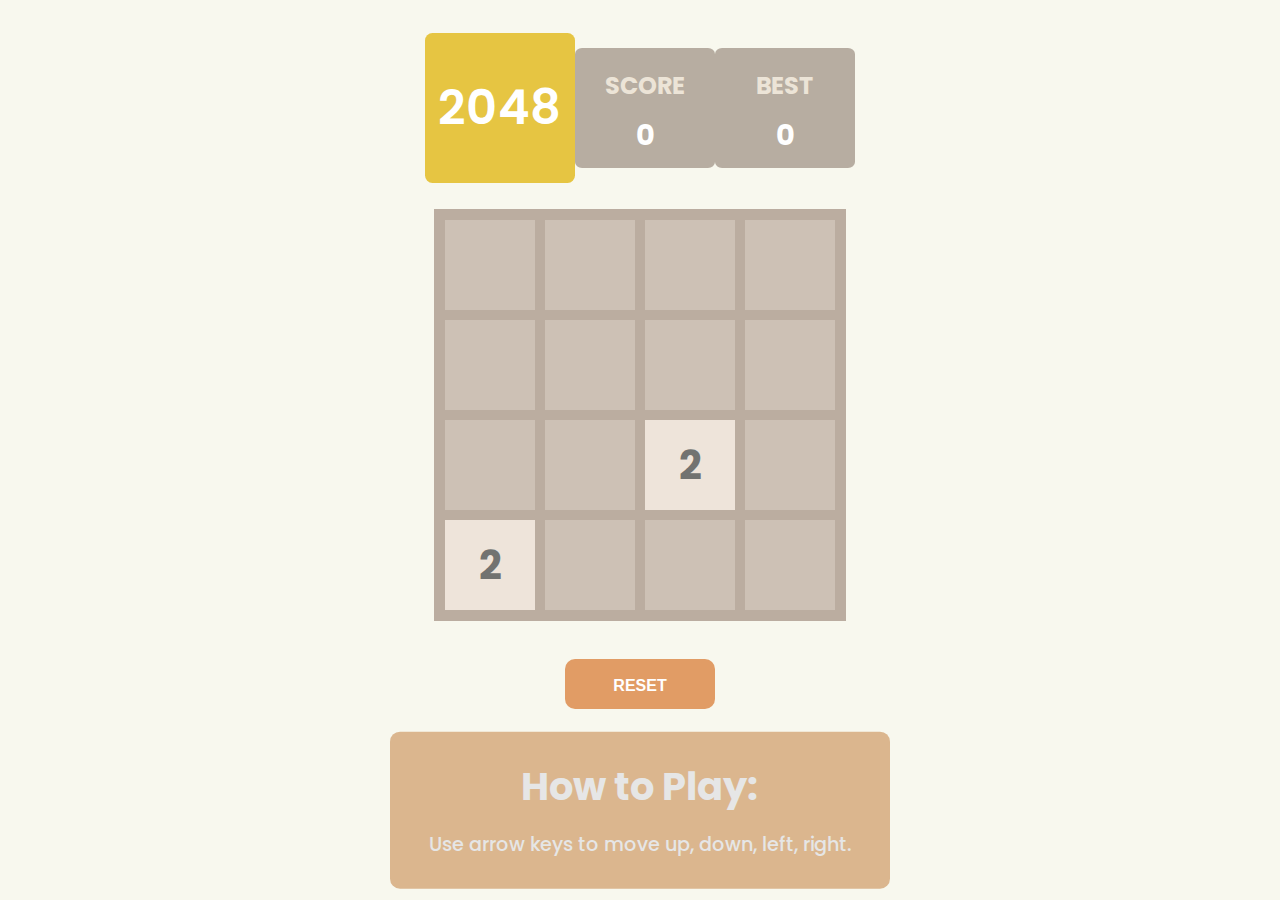
==== index.html @ 3ee91138 "upload" ====
<!DOCTYPE html>
<html>
    <head>
        <meta charset="UTF-8">
        <meta name="viewport" content="width=device-width, initial-scale=1.0">
        <link rel="preconnect" href="https://fonts.googleapis.com">
        <link rel="preconnect" href="https://fonts.gstatic.com" crossorigin>
        <link href="https://fonts.googleapis.com/css2?family=Poppins:wght@400;500;600;700;800&display=swap" rel="stylesheet">
        <title>2048</title>
        <link rel="stylesheet" href="2048.css">
        <script src="2048.js"></script>
    </head>

    <body>

        <div id="overlay"></div>
        <div class="header-con">
            <div class="title-box">
                <h1>2048</h1>
            </div>
            
            <div class="score-box">
                <h2>SCORE<h3 id="score">0</h3></h2>
            </div>
            <div class="hi-box">
                <h2>BEST<br><h3 id="hi-score">0</h3></h2>
            </div>
            
        </div>

        <div id="board">
            
        </div>
        <h2 class="state" id="state">Game <span id="game-state">On</span></h2>
        <button class="reset-btn" id="reset-btn" onclick="setNewGame();">
            <span class="btn-text">Reset</span>
        </button>
        
        <div class="htp-container">
            <h1>How to Play:</h1>
            <p>Use arrow keys to move up, down, left, right.</p>
        </div>

    </body>
</html>
---- 2048.css ----
body{
    font-family: 'Poppins', sans-serif;
    text-align: center;
    background-color: rgb(248, 248, 238);
}

hr{
    width: 500px;
}

#overlay{
    opacity:    0.5; 
    background: #000; 
    width:      100%;
    height:     100%; 
    z-index:    1;
    top:        0; 
    left:       0; 
    position:   fixed;

    display: none;
}

#board{
    width: 400px;
    height: 400px;
     
    background-color: #cdc1b5;
    border: 6px solid #bbada0;

    margin: 0 auto;
    display: flex;
    flex-wrap: wrap;
}

.tile{
    width: 90px;
    height: 90px;
    border: 5px solid #bbada0;

    font-size: 40px;
    font-weight: bold;
    display: flex;
    justify-content: center;
    align-items: center;
}

.header-con{
    display: grid;
    grid-template-columns: repeat(3,1fr);
    align-items: center;
    justify-content: center;
    padding: 2% 36%;
}

.header-con .title-box{
    border-radius: 5%;
    display: flex;
    height: 150px;
    width: 150px;
    background-color: rgb(230, 197, 66);
    font-size: 1.5rem;
    align-items: center;
    justify-content: center;
}

.header-con .title-box h1{
    font-weight: 600;
    color: white;
}

.header-con .score-box{
    border-radius: 5%;
    display: flex;
    height: 120px;
    width: 140px;
    background-color: rgb(183, 173, 161);
    font-size: 1rem;
    justify-content: center;
}

.header-con .score-box h2{
    position: absolute;
    color: rgb(236, 228, 215);
}

.header-con .score-box h3{
    position: absolute;
    color: white;
    font-size: 1.8rem;
    top: 85px;
}

.header-con .hi-box{
    border-radius: 5%;
    display: flex;
    height: 120px;
    width: 140px;
    background-color: rgb(183, 173, 161);
    font-size: 1rem;
    justify-content: center;
}

.header-con .hi-box h2{
    position: absolute;
    color: rgb(236, 228, 215);
}

.header-con .hi-box h3{
    position: absolute;
    color: white;
    font-size: 1.8rem;
    top: 85px;
}

.x2{
    background-color:  #eee4da ;
    color: #727371;
}

.x4{
    background-color:  #ece0ca;
    color: #727371;
}

.x8{
    background-color:  #f4b17a;
    color: white;
}

.x16{
    background-color: #f59575;
    color: white;
}

.x32{
    background-color: #f57c5f;
    color: white;
}

.x64{
    background-color: #f65d3b;
    color: white;
}

.x128{
    background-color: #edce71;
    color: white;
}

.x256{
    background-color: #edcc63;
    color: white;
}

.x512{
    background-color: #edc651;
    color: white;
}

.x1024{
    background-color: #eec744;
    color: white;
}

.x2048{
    background-color: #ecc230;
    color: white;
}

.x4096{
    background-color: #fe3d3d;
    color: white;
}

.x8192{
    background-color: #ff5555  ;
    color: white;
}

.state{
    position: absolute;
    top: 35%;
    left: 50%;
    transform: translate(-50%,-50%);
    display: none;
    font-weight: 800;
    font-size: 8rem;
    z-index: 11;
}
.state span{
    color: green;
}

.reset-btn {
    border-radius: 10px;
    font-weight: 600;
    position: absolute;
    top: 76%;
    left: 50%;
    transform: translate(-50%, -50%);
    background-color: rgb(225, 156, 101);
    font-size: 1.3rem;
    cursor: pointer;
    z-index: 10;
    transition: 0.2s all ease-in-out;
    text-transform: uppercase;
    width: 150px;
    height: 50px;
    border: none;
  }
  .reset-btn .btn-text {
    font-size: 1rem;
    font-family: inherit;
    padding: 0 2rem;
    color: white;
  }

  .reset-btn:hover{
    background-color: rgb(204, 183, 145);
}

.htp-container{
    border-radius: 10px;
    font-weight: 600px;
    position: absolute;
    border: none;
    background-color: rgb(219, 182, 142);
    font-size: 1.2rem;
    top: 90%;
    left: 50%;
    transform: translate(-50%,-50%);
    width: 500px;
    transition: 0.4s all ease-in-out;
}

/* .htp-container:hover{
    background-color: rgb(207, 194, 178);
} */

.htp-container h1{
    color: rgb(230, 230, 230);
    transition: 0.2s all ease-in-out;
}

.htp-container h1:hover{
    color: rgb(80, 80, 80);
}

.htp-container p{
    transform: translateY(-10px);
    color: rgb(230, 230, 230);
    font-weight: 500;
    transition: 0.2s all ease-in-out;
}
.htp-container p:hover{
    color: rgb(80, 80, 80);
}
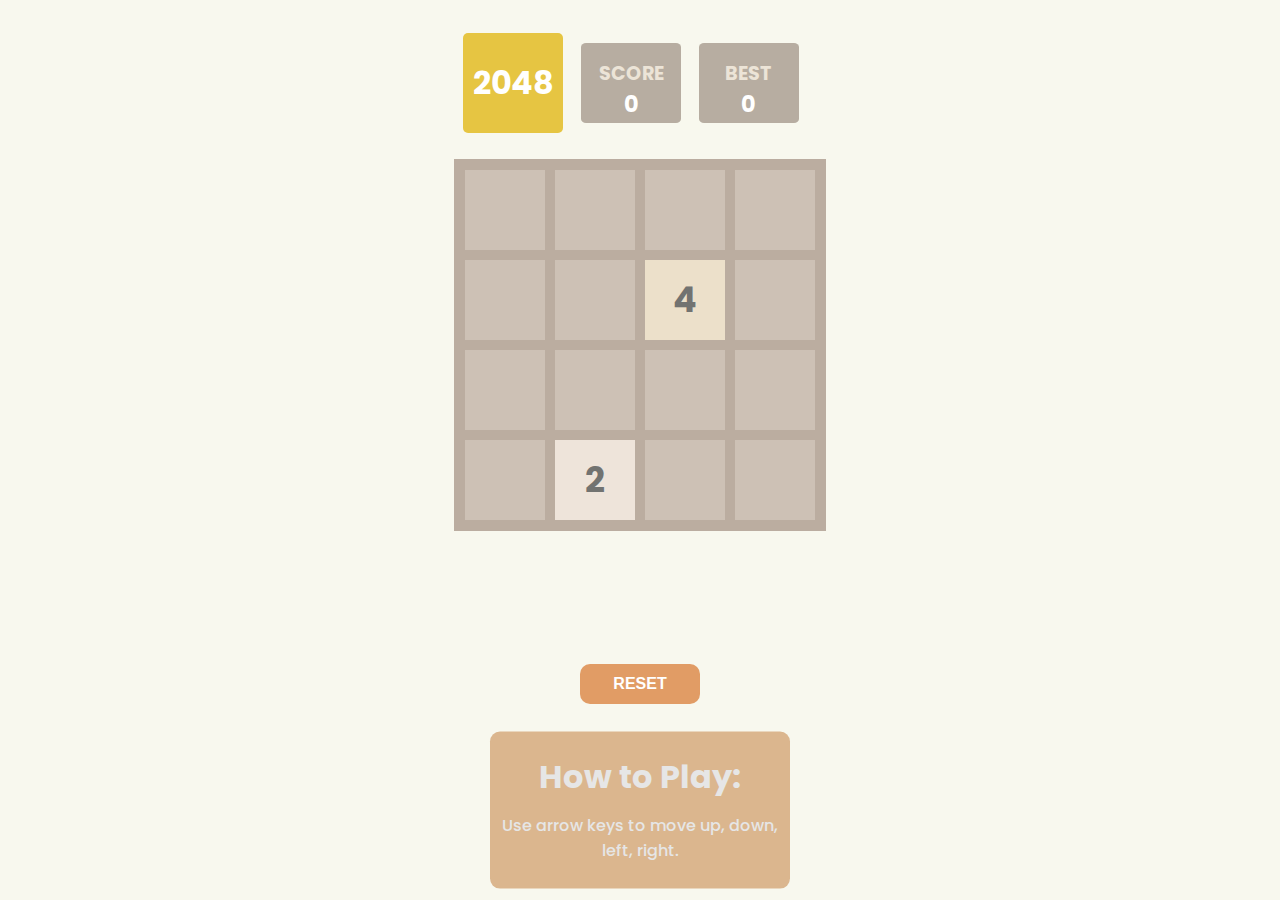
==== commit 3f91c0a9: "mobile playable" ====
--- a/index.html
+++ b/index.html
@@ -41,5 +41,17 @@
             <p>Use arrow keys to move up, down, left, right.</p>
         </div>
 
+        <div class="buttons">
+            <div class="space"></div>
+            <img class="up-btn arrow" src="imgs/up-ar.png" alt="UP" onclick="if(checkLoss()){gameOver();}else{slideUp(); setTwo();}">
+            <div class="space"></div>
+            <img class="left-btn arrow" src="imgs/left-ar.png" alt="LEFT" onclick="if(checkLoss()){gameOver();}else{slideLeft(); setTwo();}">
+            <div class="space"></div>
+            <img class="right-btn arrow" src="imgs/right-ar.png" alt="RIGHT" onclick="if(checkLoss()){gameOver();}else{slideRight(); setTwo();}">
+            <div class="space"></div>
+            <img class="down-btn arrow" src="imgs/down-ar.png" alt="DOWN" onclick="if(checkLoss()){gameOver();}else{slideDown(); setTwo();}">
+            <div class="space"></div>
+        </div>
+
     </body>
 </html>--- a/2048.css
+++ b/2048.css
@@ -213,6 +213,10 @@
     font-size: 1rem;
     font-family: inherit;
     padding: 0 2rem;
+    position: absolute;
+    top: 50%;
+    left: 50%;
+    transform: translate(-50%,-50%);
     color: white;
   }
 
@@ -255,4 +259,149 @@
 }
 .htp-container p:hover{
     color: rgb(80, 80, 80);
+}
+
+.buttons{
+    display: grid;
+    grid-template-columns: repeat(3,1fr);
+    align-items: center;
+    justify-content: center;
+    grid-gap: 0px;
+    position: absolute;
+    left: 50%;
+    top: 80%;
+    transform: translate(-50%,-50%);
+    transition: all .4s ease-in-out;
+    display: none;
+}
+
+.buttons .arrow:hover{
+    filter: saturate(150%);
+}
+
+@media screen and (max-width: 1440px){
+    #board{
+        width: 360px;
+        height: 360px;
+    }
+    .tile{
+        width: 80px;
+        height: 80px;
+        font-size: 35px;
+    }
+    .header-con .title-box{
+        height: 100px;
+        width: 100px;
+        font-size: 1rem;
+    }
+    
+    .header-con .title-box h1{
+        font-weight: 700;
+    }
+    .header-con .score-box{
+        height: 80px;
+        width: 100px;
+        font-size: 0.8rem;
+    }
+    .header-con .score-box h3{
+        font-size: 1.4rem;
+        top: 65px;
+    }
+    .header-con .hi-box{
+        height: 80px;
+        width: 100px;
+        font-size: 0.8rem;
+    }
+    .header-con .hi-box h3{
+        font-size: 1.4rem;
+        top: 65px;
+    }
+    .htp-container{
+        font-weight: 500px;
+        font-size: 1rem;
+        width: 300px;
+    }
+    .reset-btn{
+        width: 120px;
+        height: 40px;
+    }
+}
+@media screen and (max-width: 1150px){
+    #board{
+        width: 300px;
+        height: 300px;
+    }
+    .tile{
+        width: 65px;
+        height: 65px;
+        font-size: 30px;
+    }
+    .header-con{
+        padding: 2% 30%;
+        grid-gap: 2rem;
+    }
+    .header-con .title-box{
+        height: 80px;
+        width: 80px;
+        font-size: 0.8rem;
+    }
+    
+    .header-con .title-box h1{
+        font-weight: 700;
+    }
+    .header-con .score-box{
+        height: 70px;
+        width: 90px;
+        font-size: 0.5rem;
+    }
+    .header-con .score-box h3{
+        font-size: 1.3rem;
+        top: 30px;
+    }
+    .header-con .hi-box{
+        height: 70px;
+        width: 90px;
+        font-size: 0.5rem;
+    }
+    .header-con .hi-box h3{
+        font-size: 1.3rem;
+        top: 30px;
+    }
+    .htp-container{
+        font-weight: 500px;
+        font-size: 1rem;
+        width: 300px;
+        top: 83%;
+    }
+    .reset-btn{
+        width: 120px;
+        height: 40px;
+        top: 65%;
+    }
+}
+@media screen and (max-width: 730px){
+    .htp-container{
+        display: none;
+    }
+    .state{
+        font-size: 5rem;
+    }
+    .reset-btn {
+
+        font-weight: 600;
+        position: absolute;
+        top: 61%;
+        left: 80%;
+        transform: translate(-50%, -50%);
+        font-size: 1.3rem;
+        width: 80px;
+        height: 30px;
+      }
+    .reset-btn .btn-text {
+        font-size: 0.6rem;
+      }
+
+    .buttons{
+        display: grid;
+    }
 }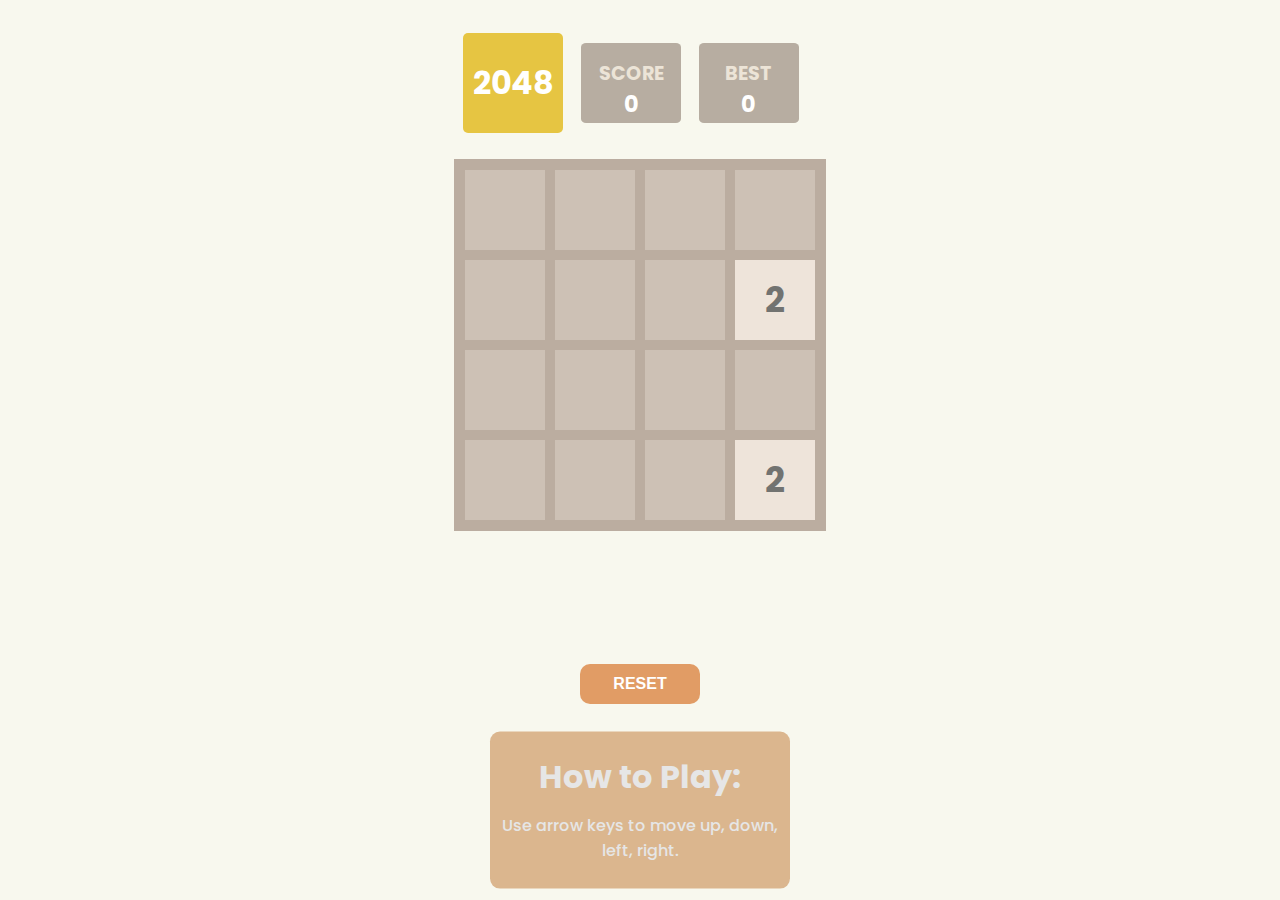
==== commit 79460337: "button upgrades" ====
--- a/index.html
+++ b/index.html
@@ -46,11 +46,8 @@
             <img class="up-btn arrow" src="imgs/up-ar.png" alt="UP" onclick="if(checkLoss()){gameOver();}else{slideUp(); setTwo();}">
             <div class="space"></div>
             <img class="left-btn arrow" src="imgs/left-ar.png" alt="LEFT" onclick="if(checkLoss()){gameOver();}else{slideLeft(); setTwo();}">
-            <div class="space"></div>
+            <img class="down-btn arrow" src="imgs/down-ar.png" alt="DOWN" onclick="if(checkLoss()){gameOver();}else{slideDown(); setTwo();}">
             <img class="right-btn arrow" src="imgs/right-ar.png" alt="RIGHT" onclick="if(checkLoss()){gameOver();}else{slideRight(); setTwo();}">
-            <div class="space"></div>
-            <img class="down-btn arrow" src="imgs/down-ar.png" alt="DOWN" onclick="if(checkLoss()){gameOver();}else{slideDown(); setTwo();}">
-            <div class="space"></div>
         </div>
 
     </body>
--- a/2048.css
+++ b/2048.css
@@ -266,12 +266,13 @@
     grid-template-columns: repeat(3,1fr);
     align-items: center;
     justify-content: center;
-    grid-gap: 0px;
+    grid-gap: 6px;
     position: absolute;
     left: 50%;
     top: 80%;
     transform: translate(-50%,-50%);
     transition: all .4s ease-in-out;
+    touch-action: manipulation;
     display: none;
 }
 
@@ -390,7 +391,7 @@
 
         font-weight: 600;
         position: absolute;
-        top: 61%;
+        top: 67%;
         left: 80%;
         transform: translate(-50%, -50%);
         font-size: 1.3rem;
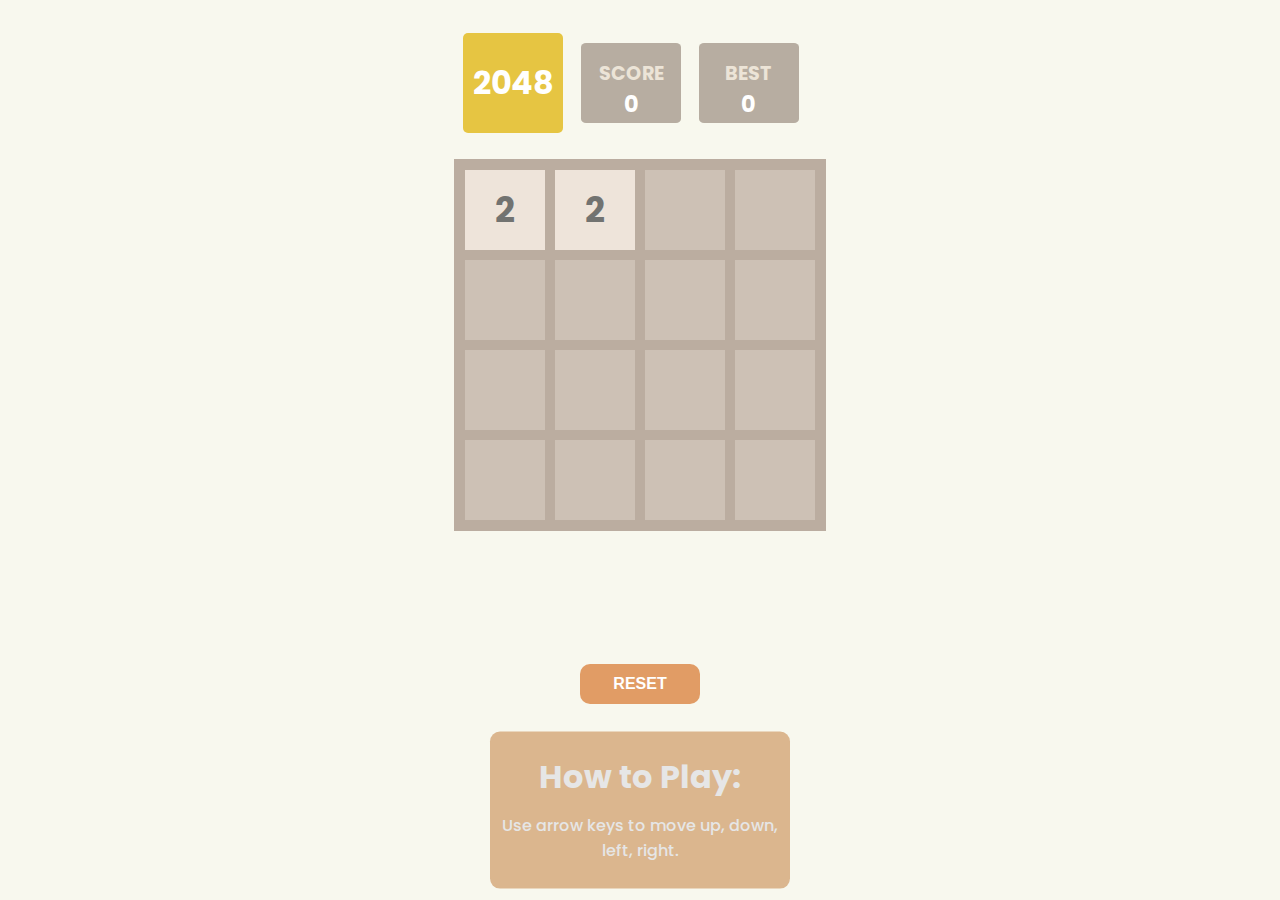
==== commit 1f67df27: "score bug fix on mobile" ====
--- a/index.html
+++ b/index.html
@@ -43,11 +43,11 @@
 
         <div class="buttons">
             <div class="space"></div>
-            <img class="up-btn arrow" src="imgs/up-ar.png" alt="UP" onclick="if(checkLoss()){gameOver();}else{slideUp(); setTwo();}">
+            <img class="up-btn arrow" src="imgs/up-ar.png" alt="UP" onclick="if(checkLoss()){gameOver();}else{slideUp(); setTwo(); updateScore();}">
             <div class="space"></div>
-            <img class="left-btn arrow" src="imgs/left-ar.png" alt="LEFT" onclick="if(checkLoss()){gameOver();}else{slideLeft(); setTwo();}">
-            <img class="down-btn arrow" src="imgs/down-ar.png" alt="DOWN" onclick="if(checkLoss()){gameOver();}else{slideDown(); setTwo();}">
-            <img class="right-btn arrow" src="imgs/right-ar.png" alt="RIGHT" onclick="if(checkLoss()){gameOver();}else{slideRight(); setTwo();}">
+            <img class="left-btn arrow" src="imgs/left-ar.png" alt="LEFT" onclick="if(checkLoss()){gameOver();}else{slideLeft(); setTwo(); updateScore();}">
+            <img class="down-btn arrow" src="imgs/down-ar.png" alt="DOWN" onclick="if(checkLoss()){gameOver();}else{slideDown(); setTwo(); updateScore();}">
+            <img class="right-btn arrow" src="imgs/right-ar.png" alt="RIGHT" onclick="if(checkLoss()){gameOver();}else{slideRight(); setTwo(); updateScore();}">
         </div>
 
     </body>
--- a/2048.css
+++ b/2048.css
@@ -2,6 +2,7 @@
     font-family: 'Poppins', sans-serif;
     text-align: center;
     background-color: rgb(248, 248, 238);
+    touch-action: manipulation;
 }
 
 hr{
@@ -331,6 +332,11 @@
     #board{
         width: 300px;
         height: 300px;
+        position: absolute;
+        top: 40%;
+        left: 50%;
+        transform: translate(-50%,-50%);
+        
     }
     .tile{
         width: 65px;
